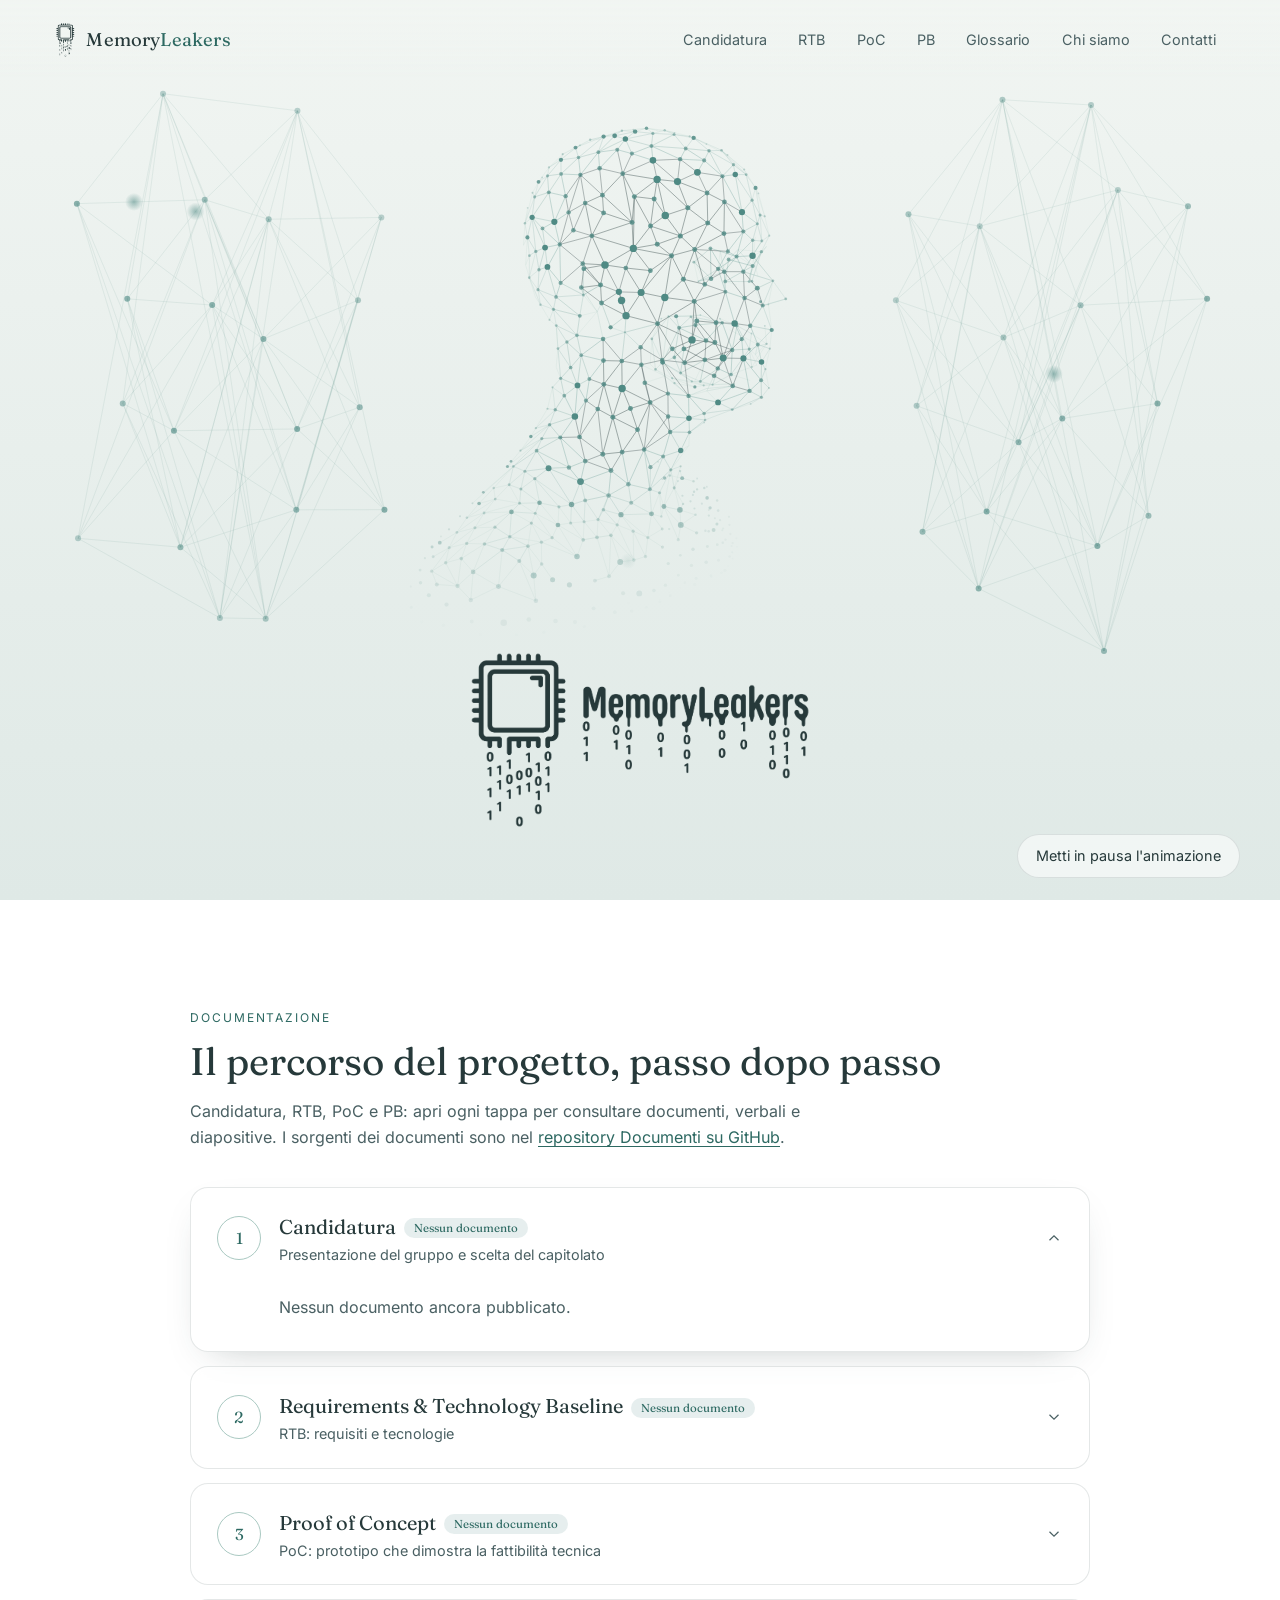
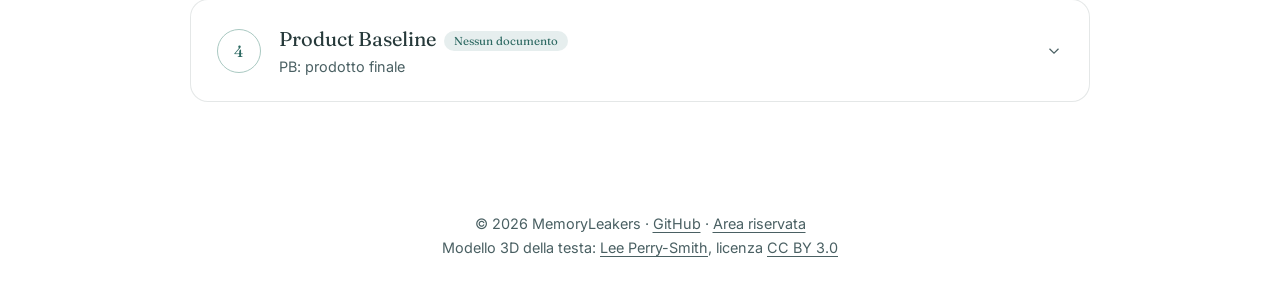
==== index.html @ 916ff482 "Primo commit del sito MemoryLeakers Landing con testa a rete neurale, documenti per tappa (Candidatu" ====
<!doctype html>
<html lang="it">
<head>
  <meta charset="utf-8">
  <meta name="viewport" content="width=device-width, initial-scale=1">
  <meta name="theme-color" content="#f1f5f2">
  <title>MemoryLeakers</title>
  <meta name="description" content="Sito del gruppo MemoryLeakers: candidatura, RTB, PoC, PB e glossario del progetto.">
  <link rel="canonical" href="https://memoryleakersteam.github.io/">
  <meta property="og:type" content="website">
  <meta property="og:site_name" content="MemoryLeakers">
  <meta property="og:title" content="MemoryLeakers">
  <meta property="og:description" content="Sito del gruppo MemoryLeakers: candidatura, RTB, PoC, PB e glossario del progetto.">
  <meta property="og:url" content="https://memoryleakersteam.github.io/">
  <meta property="og:image" content="https://memoryleakersteam.github.io/img/og-image.png">
  <meta property="og:image:alt" content="Logo MemoryLeakers: un chip da cui colano cifre binarie">
  <meta name="twitter:card" content="summary_large_image">
  <link rel="icon" type="image/png" sizes="32x32" href="img/favicon-32.png">
  <link rel="icon" type="image/png" sizes="192x192" href="img/favicon-192.png">
  <link rel="apple-touch-icon" href="img/apple-touch-icon.png">
  <link rel="preload" href="fonts/fraunces-latin-400-normal.woff2" as="font" type="font/woff2" crossorigin>
  <link rel="stylesheet" href="css/style.css">
  <script>document.documentElement.classList.add("js")</script>
</head>
<body>
  <a class="skip" href="#contenuto">Vai al contenuto</a>
  <header class="nav" id="top">
    <a class="brand" href="index.html"><img src="img/logo-mark.png" alt="" width="20" height="34"><span>Memory<b>Leakers</b></span></a>
    <button class="menu-btn" type="button" aria-expanded="false" aria-controls="menu">Menu</button>
    <nav aria-label="Principale" id="menu">
      <ul>
        <li><a href="index.html#candidatura">Candidatura</a></li>
        <li><a href="index.html#rtb">RTB</a></li>
        <li><a href="index.html#poc">PoC</a></li>
        <li><a href="index.html#pb">PB</a></li>
        <li><a href="glossario.html">Glossario</a></li>
        <li><a href="chi-siamo.html">Chi siamo</a></li>
        <li><a href="contatti.html">Contatti</a></li>
      </ul>
    </nav>
  </header>

  <section class="hero" aria-label="Presentazione">
    <canvas id="scene" aria-hidden="true"></canvas>
    <div class="hero-text">
      <h1><img class="hero-logo" src="img/logo.png" alt="MemoryLeakers" width="1785" height="923"></h1>
    </div>
    <button type="button" class="motion-btn" id="motion-toggle">Metti in pausa l'animazione</button>
  </section>

  <main id="contenuto" tabindex="-1">
    <section id="documenti" aria-labelledby="h-doc">
      <div class="eyebrow">Documentazione</div>
      <h2 id="h-doc">Il percorso del progetto, passo dopo passo</h2>
      <p class="lead">Candidatura, RTB, PoC e PB: apri ogni tappa per consultare documenti, verbali e diapositive. I sorgenti dei documenti sono nel <a class="inline" href="https://github.com/MemoryLeakersTeam/Documenti" target="_blank" rel="noopener">repository Documenti su GitHub<span class="sr-only"> (si apre in una nuova scheda)</span></a>.</p>
      <div class="timeline" id="timeline"><noscript><p class="empty">Per vedere i documenti serve JavaScript. In alternativa trovi i sorgenti su GitHub.</p></noscript></div>
    </section>
  </main>

  <footer>
    <p>© 2026 MemoryLeakers · <a href="https://github.com/MemoryLeakersTeam" target="_blank" rel="noopener">GitHub<span class="sr-only"> (si apre in una nuova scheda)</span></a> · <a href="admin.html">Area riservata</a></p>
    <p>Modello 3D della testa: <a href="https://github.com/mrdoob/three.js/tree/dev/examples/models/gltf/LeePerrySmith" target="_blank" rel="noopener">Lee Perry-Smith<span class="sr-only"> (si apre in una nuova scheda)</span></a>, licenza <a href="https://creativecommons.org/licenses/by/3.0/" target="_blank" rel="noopener">CC BY 3.0<span class="sr-only"> (si apre in una nuova scheda)</span></a></p>
  </footer>
  <script src="data/site-data.js"></script>
  <script src="js/main.js"></script>
  <script src="js/nav.js"></script>
  <script src="js/head-data.js"></script>
  <script src="js/head.js"></script>
</body>
</html>
---- css/style.css ----
@font-face { font-family: "Inter"; font-style: normal; font-weight: 400; font-display: swap; src: url("../fonts/inter-latin-400-normal.woff2") format("woff2"); }
@font-face { font-family: "Inter"; font-style: normal; font-weight: 500; font-display: swap; src: url("../fonts/inter-latin-500-normal.woff2") format("woff2"); }
@font-face { font-family: "Fraunces"; font-style: normal; font-weight: 400; font-display: swap; src: url("../fonts/fraunces-latin-400-normal.woff2") format("woff2"); }
@font-face { font-family: "Fraunces"; font-style: normal; font-weight: 500; font-display: swap; src: url("../fonts/fraunces-latin-500-normal.woff2") format("woff2"); }

:root {
  --bg-top: #f1f5f2;
  --bg-bottom: #dfe9e6;
  --ink: #26393a;
  --muted: #4a6063;
  --accent: #4f8a84;
  --accent-soft: #a9c8c1;
  --accent-text: #2d6962;
  --line: rgba(38, 57, 58, 0.12);
  --card: rgba(255, 255, 255, 0.55);
  --radius: 18px;
  --font: "Inter", system-ui, -apple-system, "Segoe UI", sans-serif;
  --serif: "Fraunces", Georgia, serif;
}

* { box-sizing: border-box; margin: 0; padding: 0; }
html { scroll-behavior: smooth; scroll-padding-top: 90px; }
body {
  font-family: var(--font);
  color: var(--ink);
  background: linear-gradient(180deg, var(--bg-top), var(--bg-bottom)) fixed;
  line-height: 1.65;
  -webkit-font-smoothing: antialiased;
}
a { color: inherit; text-decoration: none; }
img { max-width: 100%; }

/* ---------- header ---------- */
.nav {
  position: fixed; inset: 0 0 auto 0; z-index: 10;
  display: flex; justify-content: space-between; align-items: center;
  padding: 22px clamp(20px, 5vw, 56px);
  background: linear-gradient(180deg, rgba(241,245,242,.9), rgba(241,245,242,0));
  gap: 16px; transition: background .2s;
}
.nav.scrolled { background: rgba(241,245,242,.97); box-shadow: 0 1px 0 var(--line); }
.brand { font-family: var(--serif); font-size: 1.15rem; letter-spacing: .01em; }
.brand { display: inline-flex; align-items: center; gap: 10px; }
.brand img { display: block; height: 34px; width: auto; }
.brand b { font-weight: 400; color: var(--accent-text); }
.nav ul { white-space: nowrap; display: flex; gap: clamp(2px, 1.2vw, 18px); list-style: none; font-size: .9rem; }
.nav nav a { display: inline-block; padding: 6px 8px; min-height: 28px; color: var(--muted); transition: color .2s; border-radius: 8px; }
.nav nav a:hover, .nav a[aria-current] { color: var(--ink); }
.nav a[aria-current] { text-decoration: underline; text-underline-offset: 6px; text-decoration-color: var(--accent); }

/* ---------- hero ---------- */
.hero { position: relative; height: 100vh; min-height: 560px; overflow: hidden; }
#scene { position: absolute; inset: 0; width: 100%; height: 100%; display: block; }
.hero-text {
  position: absolute; left: 0; right: 0; bottom: clamp(36px, 8vh, 80px);
  text-align: center; padding: 0 20px; pointer-events: none;
}
.hero-text h1 { font-family: var(--serif); font-weight: 400; font-size: clamp(2rem, 5vw, 3.4rem); letter-spacing: -.01em; }
.hero-text p { color: var(--muted); margin-top: 6px; font-size: clamp(.95rem, 1.6vw, 1.1rem); }
.scroll-hint {
  display: block; margin: 22px auto 0; width: 1px; height: 38px;
  background: linear-gradient(var(--accent), transparent); animation: drip 2.4s ease-in-out infinite;
}
@keyframes drip { 0%,100% { transform: scaleY(.4); transform-origin: top; opacity: .4 } 50% { transform: scaleY(1); opacity: 1 } }

/* ---------- sections ---------- */
main { max-width: 980px; margin: 0 auto; padding: 0 clamp(20px, 5vw, 40px); }
section { padding: clamp(70px, 12vh, 120px) 0 20px; }
.eyebrow { font-size: .75rem; text-transform: uppercase; letter-spacing: .16em; color: var(--accent-text); margin-bottom: 10px; }
h2 { font-family: var(--serif); font-weight: 400; font-size: clamp(1.7rem, 3.4vw, 2.4rem); line-height: 1.2; margin-bottom: 14px; }
.lead { color: var(--muted); max-width: 620px; margin-bottom: 36px; }

/* ---------- documents ---------- */
.timeline { display: grid; gap: 14px; }
details.baseline {
  background: var(--card); border: 1px solid var(--line); border-radius: var(--radius);
  backdrop-filter: blur(6px); transition: box-shadow .25s;
}
details.baseline[open] { box-shadow: 0 14px 40px -22px rgba(38,57,58,.35); }
details.baseline > summary {
  list-style: none; cursor: pointer; display: grid; grid-template-columns: 44px 1fr auto; gap: 18px;
  align-items: center; padding: 22px 26px;
}
details.baseline > summary::-webkit-details-marker { display: none; }
.step {
  width: 44px; height: 44px; border-radius: 50%; display: grid; place-items: center;
  border: 1px solid var(--accent-soft); color: var(--accent-text); font-family: var(--serif);
}
.baseline h3 { font-family: var(--serif); font-weight: 400; font-size: 1.25rem; }
.baseline .sub { color: var(--muted); font-size: .9rem; }
.chev { transition: transform .25s; color: var(--muted); }
details[open] .chev { transform: rotate(180deg); }
.badge { font-size: .72rem; padding: 3px 10px; border-radius: 99px; background: rgba(79,138,132,.14); color: var(--accent-text); margin-left: 8px; vertical-align: middle; }
.baseline .body { padding: 0 26px 24px 88px; }
.group-title { font-size: .72rem; text-transform: uppercase; letter-spacing: .14em; color: var(--muted); margin: 18px 0 6px; }
.doc {
  display: flex; justify-content: space-between; gap: 16px; padding: 11px 0;
  border-bottom: 1px solid var(--line); transition: padding-left .2s, color .2s;
}
.doc:last-child { border-bottom: 0; }
a.doc:hover { padding-left: 6px; color: var(--accent-text); }
.doc small { color: var(--muted); white-space: nowrap; }
.doc a, a.doc { text-decoration: underline; text-decoration-color: transparent; text-underline-offset: 3px; }
a.doc:hover { text-decoration-color: currentColor; }
.doc.soon { color: var(--muted); }

/* ---------- glossary ---------- */
.search {
  width: 100%; max-width: 420px; padding: 12px 18px; margin-bottom: 26px; font: inherit; color: inherit;
  border: 1px solid var(--line); border-radius: 99px; background: var(--card); outline: none;
}
.search:focus { border-color: var(--accent); }
.glossary { display: grid; grid-template-columns: repeat(auto-fill, minmax(280px, 1fr)); gap: 14px; }
.term { padding: 18px 22px; border: 1px solid var(--line); border-radius: 14px; background: var(--card); }
.term dt { font-family: var(--serif); font-weight: 500; }
.term dd { color: var(--muted); font-size: .92rem; margin-top: 4px; }

/* ---------- inner pages ---------- */
.page { padding-top: 130px; }
.members { list-style: none; display: grid; grid-template-columns: repeat(auto-fill, minmax(200px, 1fr)); gap: 16px; margin-top: 30px; }
.member { padding: 24px; border: 1px solid var(--line); border-radius: var(--radius); background: var(--card); text-align: center; }
.avatar {
  width: 72px; height: 72px; border-radius: 50%; margin: 0 auto 14px;
  display: grid; place-items: center; font-family: var(--serif); font-size: 1.4rem; color: var(--accent-text);
  background: radial-gradient(circle at 30% 30%, #fff, var(--accent-soft));
}
.member small { color: var(--muted); }
.contact-list { list-style: none; display: grid; gap: 14px; margin-top: 30px; max-width: 520px; }
.contact-list a {
  display: flex; justify-content: space-between; padding: 18px 24px; border: 1px solid var(--line);
  border-radius: var(--radius); background: var(--card); transition: border-color .2s, transform .2s;
}
.contact-list a:hover { border-color: var(--accent); transform: translateX(4px); }
.contact-list span { color: var(--muted); }

footer { text-align: center; color: var(--muted); font-size: .9rem; padding: 90px 20px 40px; }
footer a { text-decoration: underline; text-underline-offset: 3px; }
footer a:hover { color: var(--ink); }

.menu-btn { display: none; }
@media (max-width: 960px) {
  .js .menu-btn {
    display: inline-flex; align-items: center; min-height: 44px; min-width: 44px; justify-content: center;
    padding: 6px 16px; font: inherit; font-size: .9rem; color: var(--ink); cursor: pointer;
    background: var(--card); border: 1px solid var(--line); border-radius: 99px;
  }
  .js #menu {
    display: none; position: absolute; top: 100%; left: clamp(12px, 4vw, 40px); right: clamp(12px, 4vw, 40px);
    padding: 8px; background: #f4f8f6; border: 1px solid var(--line); border-radius: var(--radius);
    box-shadow: 0 18px 40px -20px rgba(38,57,58,.35);
  }
  .js #menu.open { display: block; }
  .js #menu ul { flex-direction: column; gap: 0; font-size: 1rem; }
  .js #menu a { display: block; padding: 12px 14px; }
  .nav { flex-wrap: wrap; }
  .nav nav ul { white-space: normal; flex-wrap: wrap; }
}
@media (max-width: 640px) {
  .baseline .body { padding-left: 26px; }
  details.baseline > summary { grid-template-columns: 38px 1fr auto; gap: 12px; padding: 18px; }
  .nav { padding-top: 14px; padding-bottom: 14px; }
  .brand { font-size: 1rem; }
}
@media (prefers-reduced-motion: reduce) {
  html { scroll-behavior: auto; }
  .scroll-hint { animation: none; }
}

/* ---------- accessibilità ---------- */
.sr-only {
  position: absolute !important; width: 1px; height: 1px; margin: -1px; padding: 0; overflow: hidden;
  clip: rect(0 0 0 0); clip-path: inset(50%); white-space: nowrap; border: 0;
}
.skip {
  position: absolute; left: 12px; top: -60px; z-index: 100; padding: 12px 18px; border-radius: 10px;
  background: var(--ink); color: #fff; transition: top .15s;
}
.skip:focus { top: 12px; }
:focus-visible { outline: 3px solid var(--accent-text); outline-offset: 3px; border-radius: 6px; }
details.baseline > summary:focus-visible { outline-offset: -3px; border-radius: var(--radius); }
main:focus { outline: none; }
.field-label { display: block; font-size: .9rem; color: var(--muted); margin-bottom: 8px; }
.search { min-height: 44px; }
.page-title { font-family: var(--serif); font-weight: 400; font-size: clamp(1.7rem, 3.4vw, 2.4rem); line-height: 1.2; margin-bottom: 14px; }
.motion-btn {
  pointer-events: auto; margin-top: 22px; min-height: 44px; padding: 8px 18px; font: inherit; font-size: .9rem;
  color: var(--ink); background: var(--card); border: 1px solid var(--line); border-radius: 99px; cursor: pointer;
}
.motion-btn:hover { border-color: var(--accent); }
.hero-text { display: flex; flex-direction: column; align-items: center; }
.scroll-hint { display: none; }
@media (forced-colors: active) {
  .badge, .step, .motion-btn, .menu-btn { border: 1px solid CanvasText; }
}

/* ---------- logo, pulsanti ---------- */
.hero-logo { display: block; width: min(340px, 62vw); height: auto; margin: 0 auto; }
.hero-text h1 { font-size: 0; line-height: 0; }
.motion-btn { position: absolute; right: clamp(16px, 4vw, 40px); bottom: 22px; margin: 0; z-index: 2; }
.hero-text { pointer-events: none; }
a.inline { text-decoration: underline; text-underline-offset: 3px; color: var(--accent-text); }
a.inline:hover { color: var(--ink); }
.btn {
  display: inline-block; padding: 12px 22px; min-height: 44px; border: 1px solid var(--accent-text); border-radius: 99px;
  color: var(--accent-text); background: var(--card); transition: background .2s, color .2s;
}
.btn:hover { background: var(--accent-text); color: #fff; }

/* ---------- glossario, contatti dei componenti, stato vuoto ---------- */
.empty { color: var(--muted); padding: 6px 0; }
.letters { display: flex; flex-wrap: wrap; gap: 6px; margin: 0 0 28px; }
.letter-btn {
  min-width: 40px; min-height: 40px; padding: 0 10px; font: inherit; font-size: .92rem; color: var(--ink); cursor: pointer;
  background: var(--card); border: 1px solid var(--line); border-radius: 10px; transition: background .15s, border-color .15s;
}
.letter-btn.wide { padding: 0 16px; }
.letter-btn:hover:not(:disabled) { border-color: var(--accent); }
.letter-btn[aria-pressed="true"] { background: var(--accent-text); border-color: var(--accent-text); color: #fff; }
.letter-btn:disabled { color: #8a9a9c; background: transparent; border-style: dashed; cursor: default; }
.letter-group { margin-top: 30px; }
.letter-h { font-family: var(--serif); font-weight: 500; font-size: 1.6rem; color: var(--accent-text); margin-bottom: 12px; border-bottom: 1px solid var(--line); padding-bottom: 4px; }
.member-links { display: grid; gap: 2px; margin-top: 8px; font-size: .85rem; }
.member-links a { color: var(--accent-text); text-decoration: underline; text-underline-offset: 3px; overflow-wrap: anywhere; }
.member-links a:hover { color: var(--ink); }
.sub-title { font-family: var(--serif); font-weight: 400; font-size: 1.4rem; margin: 48px 0 6px; }
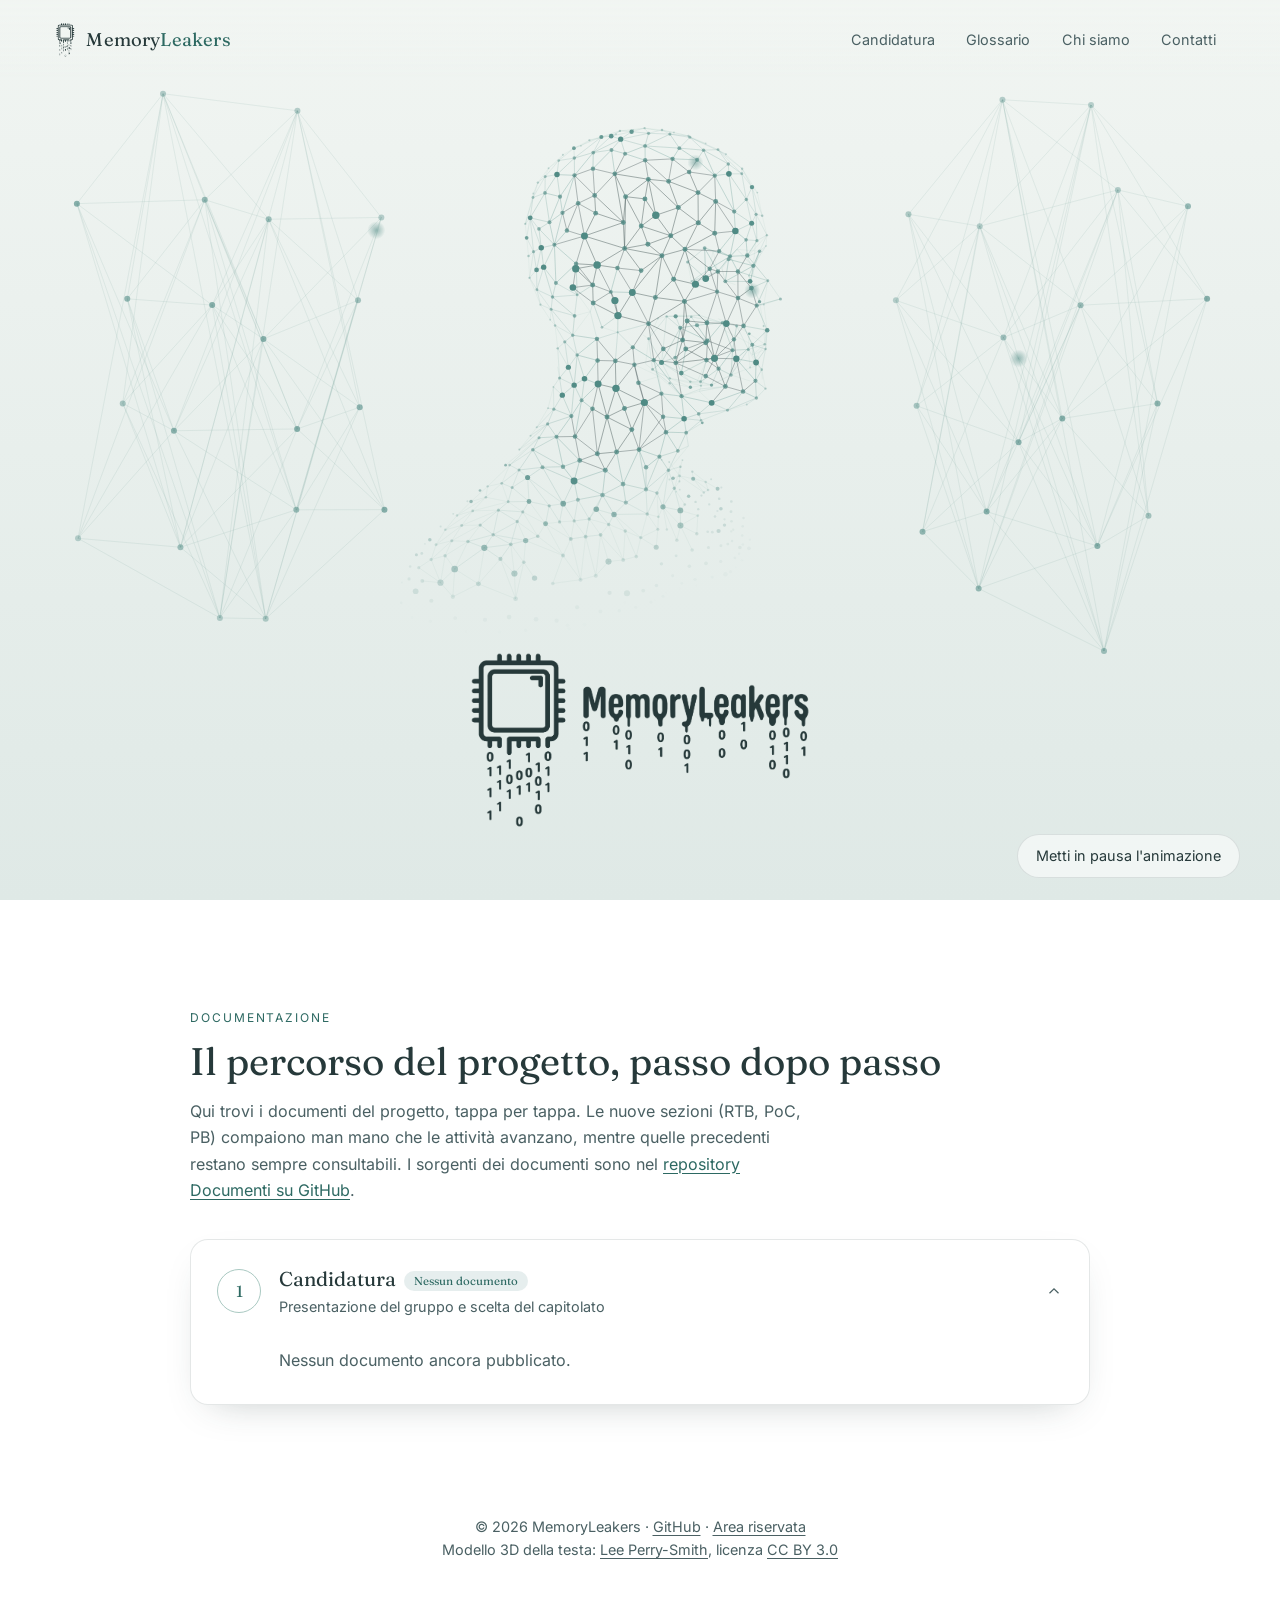
==== commit f05853b3: "Mostra le tappe dei documenti in base alla visibilità All'inizio è visibile solo la Candidatura. Dal" ====
--- a/index.html
+++ b/index.html
@@ -52,7 +52,7 @@
     <section id="documenti" aria-labelledby="h-doc">
       <div class="eyebrow">Documentazione</div>
       <h2 id="h-doc">Il percorso del progetto, passo dopo passo</h2>
-      <p class="lead">Candidatura, RTB, PoC e PB: apri ogni tappa per consultare documenti, verbali e diapositive. I sorgenti dei documenti sono nel <a class="inline" href="https://github.com/MemoryLeakersTeam/Documenti" target="_blank" rel="noopener">repository Documenti su GitHub<span class="sr-only"> (si apre in una nuova scheda)</span></a>.</p>
+      <p class="lead">Qui trovi i documenti del progetto, tappa per tappa. Le nuove sezioni (RTB, PoC, PB) compaiono man mano che le attività avanzano, mentre quelle precedenti restano sempre consultabili. I sorgenti dei documenti sono nel <a class="inline" href="https://github.com/MemoryLeakersTeam/Documenti" target="_blank" rel="noopener">repository Documenti su GitHub<span class="sr-only"> (si apre in una nuova scheda)</span></a>.</p>
       <div class="timeline" id="timeline"><noscript><p class="empty">Per vedere i documenti serve JavaScript. In alternativa trovi i sorgenti su GitHub.</p></noscript></div>
     </section>
   </main>
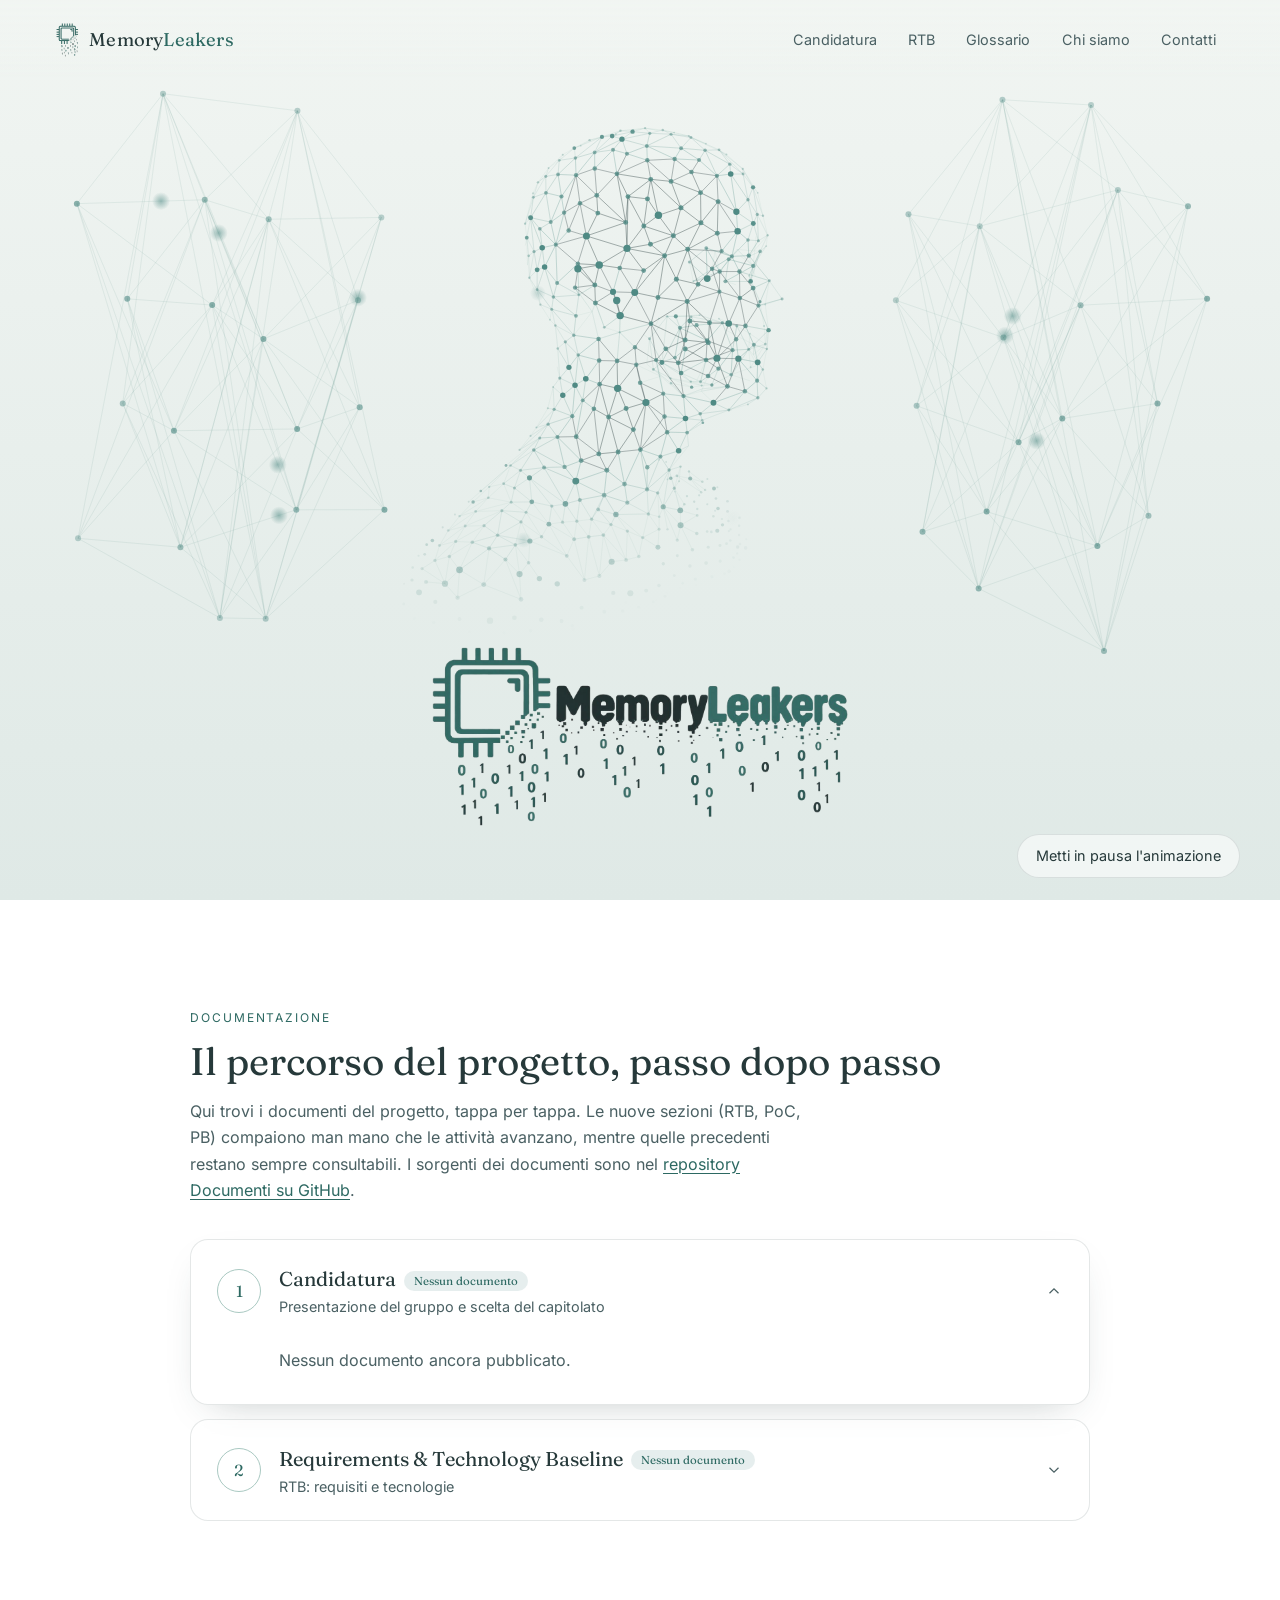
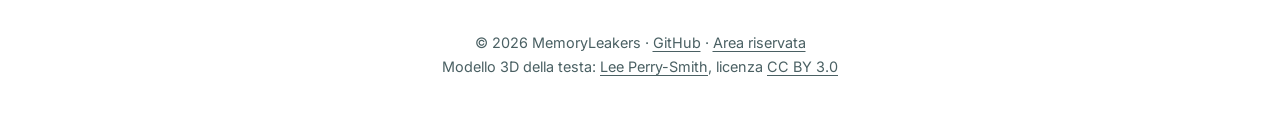
==== commit 64014a6b: "Nuovo logo e PDF collegati dal pannello senza caricamento Aggiorna logo, icone e immagine di antepri" ====
--- a/index.html
+++ b/index.html
@@ -25,7 +25,7 @@
 <body>
   <a class="skip" href="#contenuto">Vai al contenuto</a>
   <header class="nav" id="top">
-    <a class="brand" href="index.html"><img src="img/logo-mark.png" alt="" width="20" height="34"><span>Memory<b>Leakers</b></span></a>
+    <a class="brand" href="index.html"><img src="img/logo-mark.png" alt="" width="23" height="34"><span>Memory<b>Leakers</b></span></a>
     <button class="menu-btn" type="button" aria-expanded="false" aria-controls="menu">Menu</button>
     <nav aria-label="Principale" id="menu">
       <ul>
@@ -43,7 +43,7 @@
   <section class="hero" aria-label="Presentazione">
     <canvas id="scene" aria-hidden="true"></canvas>
     <div class="hero-text">
-      <h1><img class="hero-logo" src="img/logo.png" alt="MemoryLeakers" width="1785" height="923"></h1>
+      <h1><img class="hero-logo" src="img/logo.png" alt="MemoryLeakers" width="1232" height="537"></h1>
     </div>
     <button type="button" class="motion-btn" id="motion-toggle">Metti in pausa l'animazione</button>
   </section>
--- a/css/style.css
+++ b/css/style.css
@@ -194,7 +194,7 @@
 }
 
 /* ---------- logo, pulsanti ---------- */
-.hero-logo { display: block; width: min(340px, 62vw); height: auto; margin: 0 auto; }
+.hero-logo { display: block; width: min(420px, 72vw); height: auto; margin: 0 auto; }
 .hero-text h1 { font-size: 0; line-height: 0; }
 .motion-btn { position: absolute; right: clamp(16px, 4vw, 40px); bottom: 22px; margin: 0; z-index: 2; }
 .hero-text { pointer-events: none; }
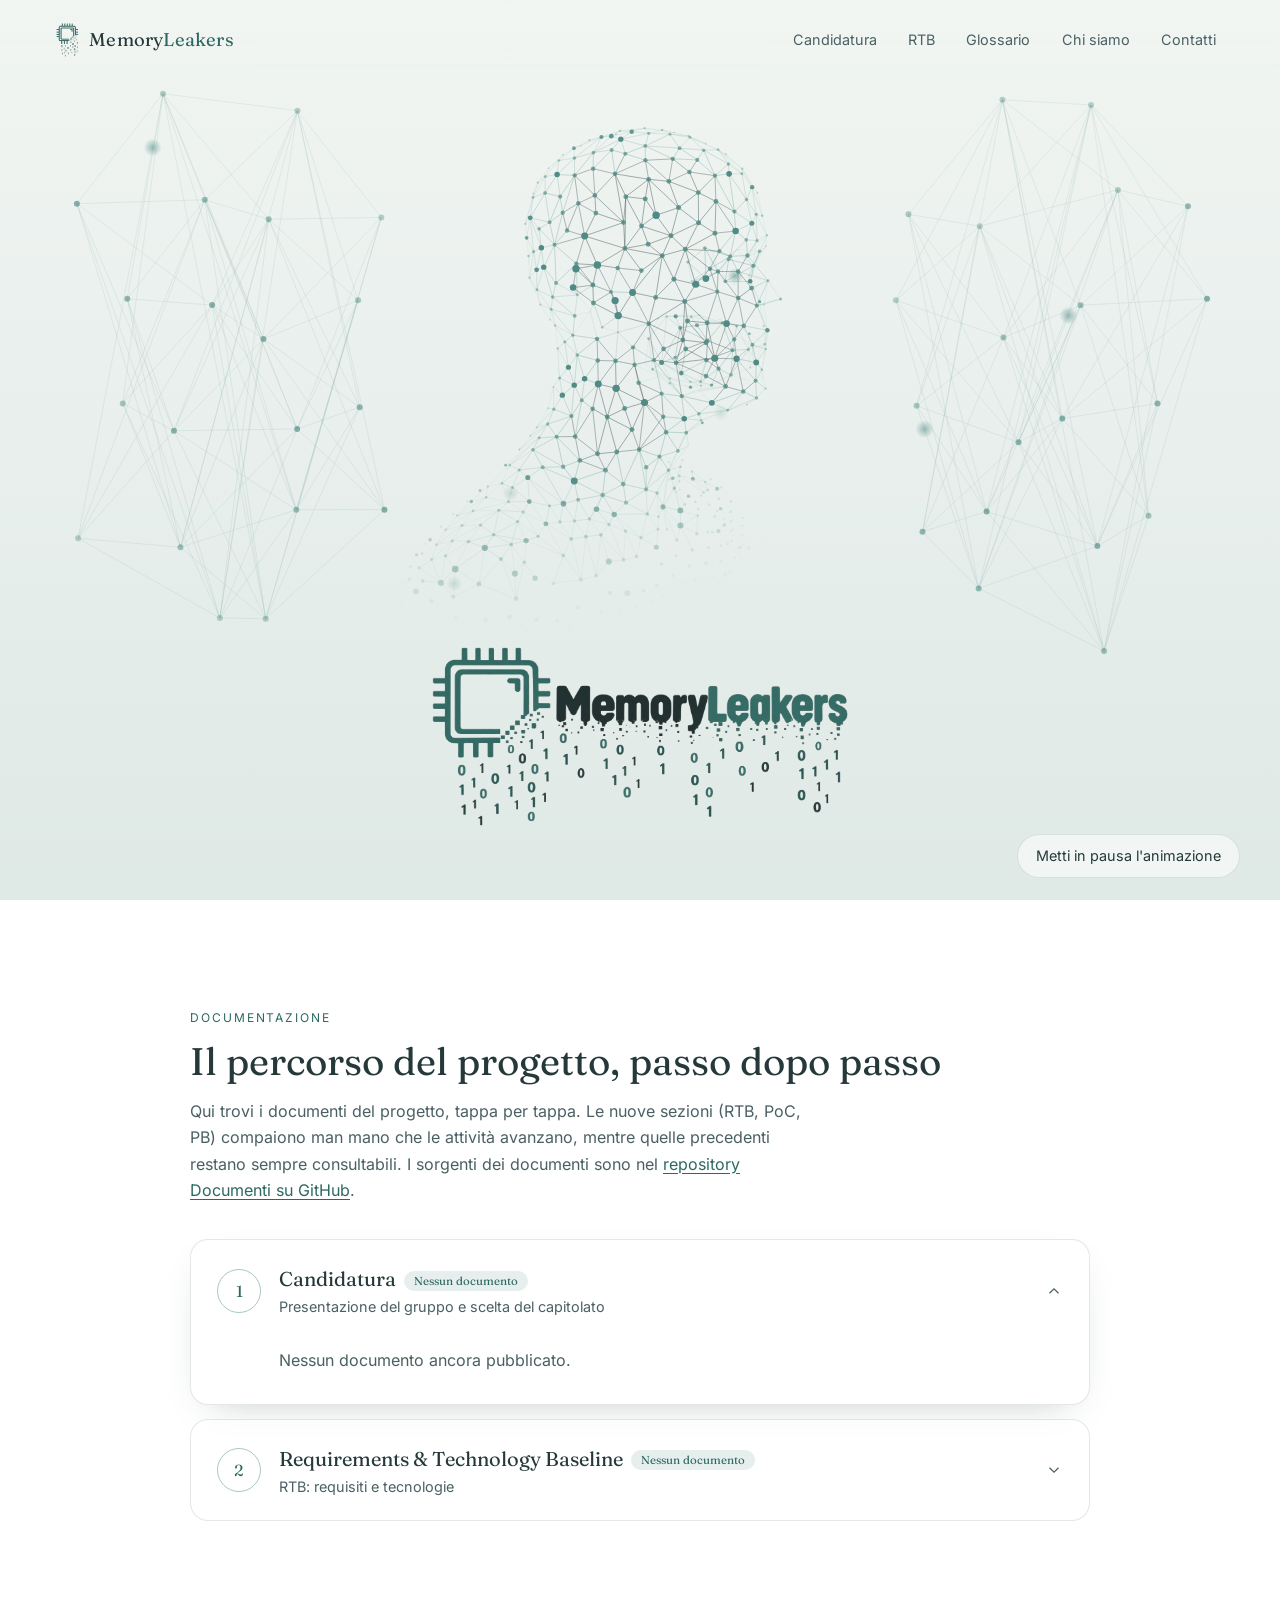
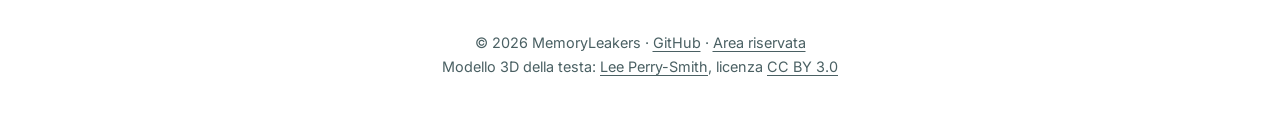
==== commit 6d3f269c: "Use clean URLs without .html" ====
--- a/index.html
+++ b/index.html
@@ -25,17 +25,17 @@
 <body>
   <a class="skip" href="#contenuto">Vai al contenuto</a>
   <header class="nav" id="top">
-    <a class="brand" href="index.html"><img src="img/logo-mark.png" alt="" width="23" height="34"><span>Memory<b>Leakers</b></span></a>
+    <a class="brand" href="/"><img src="img/logo-mark.png" alt="" width="23" height="34"><span>Memory<b>Leakers</b></span></a>
     <button class="menu-btn" type="button" aria-expanded="false" aria-controls="menu">Menu</button>
     <nav aria-label="Principale" id="menu">
       <ul>
-        <li><a href="index.html#candidatura">Candidatura</a></li>
-        <li><a href="index.html#rtb">RTB</a></li>
-        <li><a href="index.html#poc">PoC</a></li>
-        <li><a href="index.html#pb">PB</a></li>
-        <li><a href="glossario.html">Glossario</a></li>
-        <li><a href="chi-siamo.html">Chi siamo</a></li>
-        <li><a href="contatti.html">Contatti</a></li>
+        <li><a href="/#candidatura">Candidatura</a></li>
+        <li><a href="/#rtb">RTB</a></li>
+        <li><a href="/#poc">PoC</a></li>
+        <li><a href="/#pb">PB</a></li>
+        <li><a href="/glossario">Glossario</a></li>
+        <li><a href="/chi-siamo">Chi siamo</a></li>
+        <li><a href="/contatti">Contatti</a></li>
       </ul>
     </nav>
   </header>
@@ -58,7 +58,7 @@
   </main>
 
   <footer>
-    <p>© 2026 MemoryLeakers · <a href="https://github.com/MemoryLeakersTeam" target="_blank" rel="noopener">GitHub<span class="sr-only"> (si apre in una nuova scheda)</span></a> · <a href="admin.html">Area riservata</a></p>
+    <p>© 2026 MemoryLeakers · <a href="https://github.com/MemoryLeakersTeam" target="_blank" rel="noopener">GitHub<span class="sr-only"> (si apre in una nuova scheda)</span></a> · <a href="/admin">Area riservata</a></p>
     <p>Modello 3D della testa: <a href="https://github.com/mrdoob/three.js/tree/dev/examples/models/gltf/LeePerrySmith" target="_blank" rel="noopener">Lee Perry-Smith<span class="sr-only"> (si apre in una nuova scheda)</span></a>, licenza <a href="https://creativecommons.org/licenses/by/3.0/" target="_blank" rel="noopener">CC BY 3.0<span class="sr-only"> (si apre in una nuova scheda)</span></a></p>
   </footer>
   <script src="data/site-data.js"></script>
--- a/css/style.css
+++ b/css/style.css
@@ -223,3 +223,10 @@
 .member-links a { color: var(--accent-text); text-decoration: underline; text-underline-offset: 3px; overflow-wrap: anywhere; }
 .member-links a:hover { color: var(--ink); }
 .sub-title { font-family: var(--serif); font-weight: 400; font-size: 1.4rem; margin: 48px 0 6px; }
+
+/* ---------- link diretti ai termini del glossario ---------- */
+.term { scroll-margin-top: 100px; }
+.term:target, .term.hl { border-color: var(--accent-text); box-shadow: 0 0 0 3px rgba(79,138,132,.28); outline: none; }
+.term:focus { outline: none; }
+.permalink { margin-left: .5em; font-size: .85em; font-weight: 400; color: var(--muted); text-decoration: none; padding: 2px 6px; border-radius: 6px; }
+.permalink:hover { color: var(--accent-text); background: rgba(79,138,132,.12); }
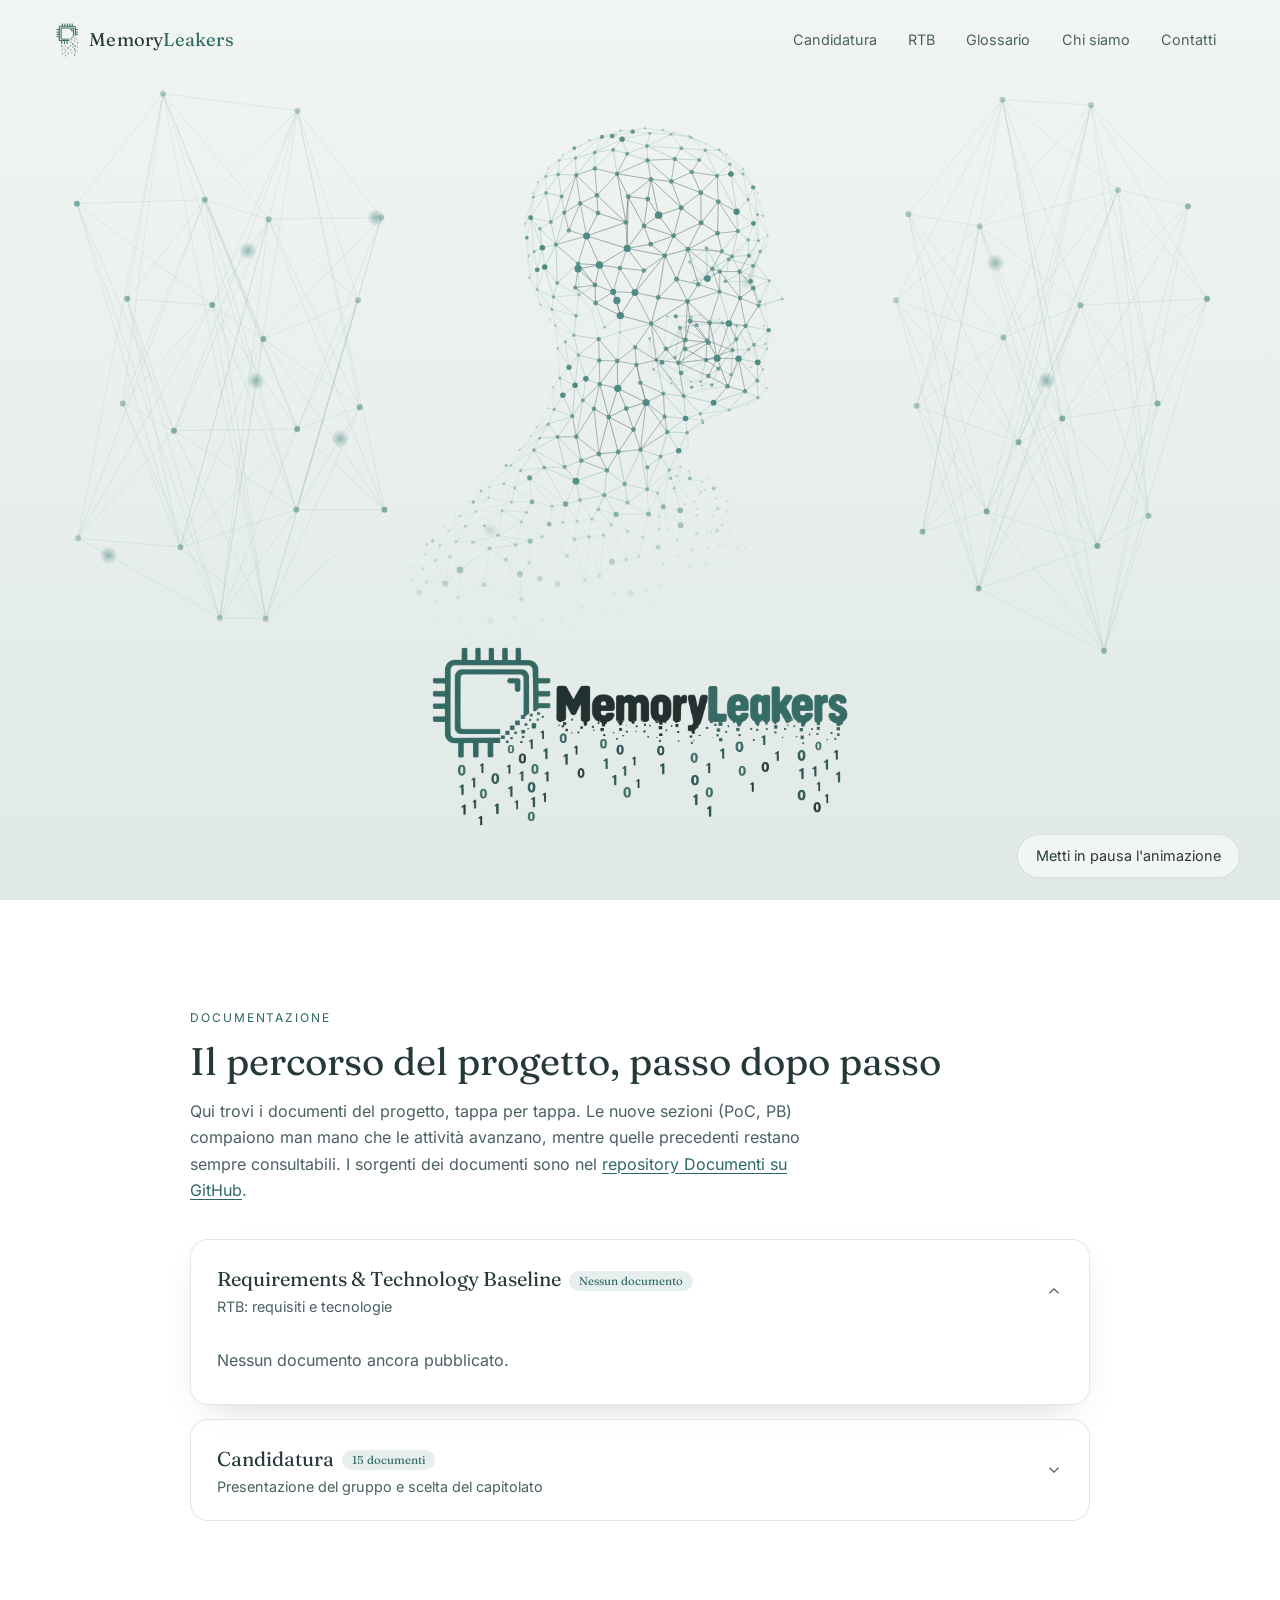
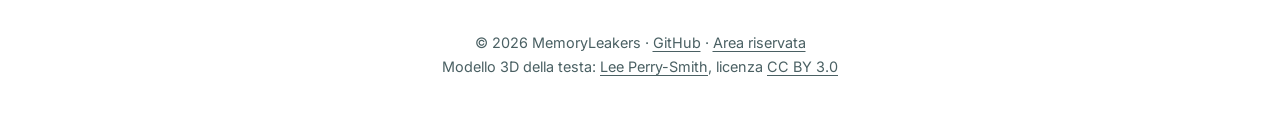
==== commit 4c6e5c13: "Remove stage numbers and let the admin reorder stages" ====
--- a/index.html
+++ b/index.html
@@ -52,7 +52,7 @@
     <section id="documenti" aria-labelledby="h-doc">
       <div class="eyebrow">Documentazione</div>
       <h2 id="h-doc">Il percorso del progetto, passo dopo passo</h2>
-      <p class="lead">Qui trovi i documenti del progetto, tappa per tappa. Le nuove sezioni (RTB, PoC, PB) compaiono man mano che le attività avanzano, mentre quelle precedenti restano sempre consultabili. I sorgenti dei documenti sono nel <a class="inline" href="https://github.com/MemoryLeakersTeam/Documenti" target="_blank" rel="noopener">repository Documenti su GitHub<span class="sr-only"> (si apre in una nuova scheda)</span></a>.</p>
+      <p class="lead">Qui trovi i documenti del progetto, tappa per tappa. Le nuove sezioni (PoC, PB) compaiono man mano che le attività avanzano, mentre quelle precedenti restano sempre consultabili. I sorgenti dei documenti sono nel <a class="inline" href="https://github.com/MemoryLeakersTeam/Documenti" target="_blank" rel="noopener">repository Documenti su GitHub<span class="sr-only"> (si apre in una nuova scheda)</span></a>.</p>
       <div class="timeline" id="timeline"><noscript><p class="empty">Per vedere i documenti serve JavaScript. In alternativa trovi i sorgenti su GitHub.</p></noscript></div>
     </section>
   </main>
--- a/css/style.css
+++ b/css/style.css
@@ -78,20 +78,16 @@
 }
 details.baseline[open] { box-shadow: 0 14px 40px -22px rgba(38,57,58,.35); }
 details.baseline > summary {
-  list-style: none; cursor: pointer; display: grid; grid-template-columns: 44px 1fr auto; gap: 18px;
+  list-style: none; cursor: pointer; display: grid; grid-template-columns: 1fr auto; gap: 18px;
   align-items: center; padding: 22px 26px;
 }
 details.baseline > summary::-webkit-details-marker { display: none; }
-.step {
-  width: 44px; height: 44px; border-radius: 50%; display: grid; place-items: center;
-  border: 1px solid var(--accent-soft); color: var(--accent-text); font-family: var(--serif);
-}
 .baseline h3 { font-family: var(--serif); font-weight: 400; font-size: 1.25rem; }
 .baseline .sub { color: var(--muted); font-size: .9rem; }
 .chev { transition: transform .25s; color: var(--muted); }
 details[open] .chev { transform: rotate(180deg); }
 .badge { font-size: .72rem; padding: 3px 10px; border-radius: 99px; background: rgba(79,138,132,.14); color: var(--accent-text); margin-left: 8px; vertical-align: middle; }
-.baseline .body { padding: 0 26px 24px 88px; }
+.baseline .body { padding: 0 26px 24px; }
 .group-title { font-size: .72rem; text-transform: uppercase; letter-spacing: .14em; color: var(--muted); margin: 18px 0 6px; }
 .doc {
   display: flex; justify-content: space-between; gap: 16px; padding: 11px 0;
@@ -157,7 +153,7 @@
 }
 @media (max-width: 640px) {
   .baseline .body { padding-left: 26px; }
-  details.baseline > summary { grid-template-columns: 38px 1fr auto; gap: 12px; padding: 18px; }
+  details.baseline > summary { gap: 12px; padding: 18px; }
   .nav { padding-top: 14px; padding-bottom: 14px; }
   .brand { font-size: 1rem; }
 }
@@ -190,7 +186,7 @@
 .hero-text { display: flex; flex-direction: column; align-items: center; }
 .scroll-hint { display: none; }
 @media (forced-colors: active) {
-  .badge, .step, .motion-btn, .menu-btn { border: 1px solid CanvasText; }
+  .badge, .motion-btn, .menu-btn { border: 1px solid CanvasText; }
 }
 
 /* ---------- logo, pulsanti ---------- */
@@ -230,3 +226,7 @@
 .term:focus { outline: none; }
 .permalink { margin-left: .5em; font-size: .85em; font-weight: 400; color: var(--muted); text-decoration: none; padding: 2px 6px; border-radius: 6px; }
 .permalink:hover { color: var(--accent-text); background: rgba(79,138,132,.12); }
+
+/* ---------- documenti in evidenza ---------- */
+a.doc.pinned > span { font-weight: 500; }
+.pin-tag { font-style: normal; font-weight: 500; font-size: .72rem; margin-left: 8px; padding: 2px 9px; border-radius: 99px; background: rgba(79,138,132,.16); color: var(--accent-text); vertical-align: middle; white-space: nowrap; }
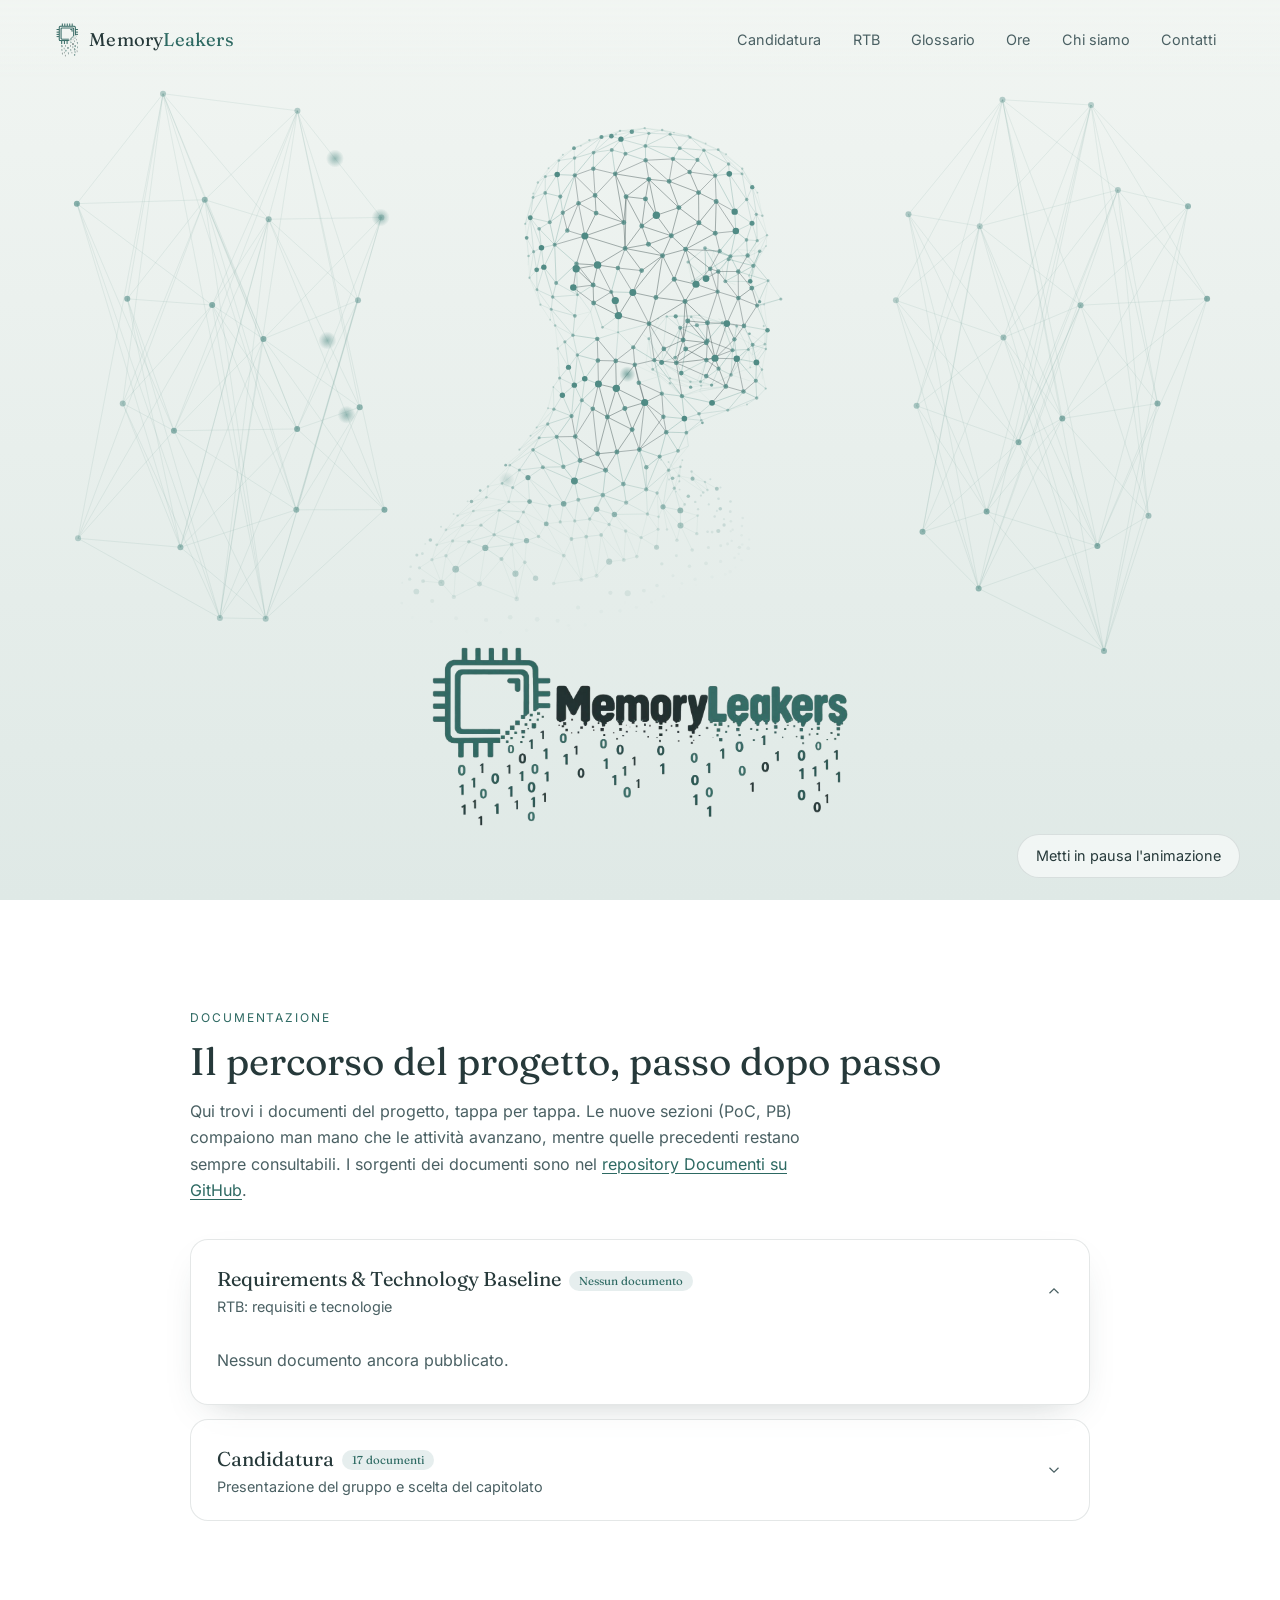
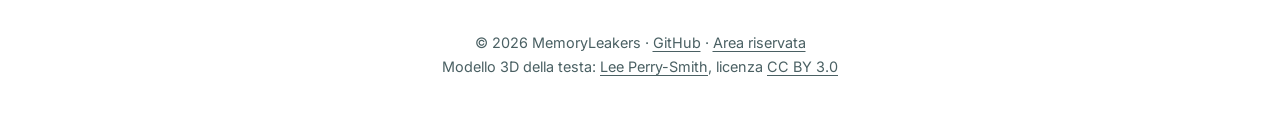
==== commit f080534a: "feat(ore): add public page with productive hours summary Hours per member, role and sprint against t" ====
--- a/index.html
+++ b/index.html
@@ -34,6 +34,7 @@
         <li><a href="/#poc">PoC</a></li>
         <li><a href="/#pb">PB</a></li>
         <li><a href="/glossario">Glossario</a></li>
+        <li><a href="/ore">Ore</a></li>
         <li><a href="/chi-siamo">Chi siamo</a></li>
         <li><a href="/contatti">Contatti</a></li>
       </ul>
--- a/css/style.css
+++ b/css/style.css
@@ -230,3 +230,26 @@
 /* ---------- documenti in evidenza ---------- */
 a.doc.pinned > span { font-weight: 500; }
 .pin-tag { font-style: normal; font-weight: 500; font-size: .72rem; margin-left: 8px; padding: 2px 9px; border-radius: 99px; background: rgba(79,138,132,.16); color: var(--accent-text); vertical-align: middle; white-space: nowrap; }
+
+/* ---------- ore produttive ---------- */
+.stats { display: grid; grid-template-columns: repeat(auto-fit, minmax(220px, 1fr)); gap: 16px; margin: 6px 0 22px; }
+.stat { padding: 20px 22px; border: 1px solid var(--line); border-radius: var(--radius); background: var(--card); display: grid; gap: 6px; align-content: start; }
+.stat-k { font-size: .78rem; text-transform: uppercase; letter-spacing: .13em; color: var(--muted); }
+.stat-v { font-family: var(--serif); font-size: 1.9rem; line-height: 1.2; }
+.stat-v small { font-family: var(--font); font-size: .9rem; color: var(--muted); }
+.hint { color: var(--muted); font-size: .88rem; }
+.table-wrap { overflow-x: auto; border: 1px solid var(--line); border-radius: var(--radius); background: var(--card); }
+.ore-table { width: 100%; border-collapse: collapse; font-size: .95rem; }
+.ore-table th, .ore-table td { padding: 10px 14px; text-align: left; border-bottom: 1px solid var(--line); vertical-align: middle; }
+.ore-table tbody tr:last-child > * { border-bottom: 0; }
+.ore-table thead th { font-size: .78rem; text-transform: uppercase; letter-spacing: .1em; color: var(--muted); font-weight: 500; white-space: nowrap; }
+.ore-table tbody th { font-weight: 500; }
+.ore-table .n { text-align: right; font-variant-numeric: tabular-nums; white-space: nowrap; }
+.ore-table .bar-cell { min-width: 120px; width: 28%; }
+.ore-table a { color: var(--accent-text); text-decoration: underline; text-underline-offset: 3px; }
+.ore-table tr[aria-current="true"] > * { background: rgba(79,138,132,.12); }
+progress { width: 100%; height: 10px; accent-color: var(--accent-text); }
+.csv-box { display: flex; flex-wrap: wrap; align-items: center; gap: 10px 14px; margin: 26px 0; }
+.csv-box select { font: inherit; color: var(--ink); background: #fff; border: 1px solid #8fa3a5; border-radius: 10px; padding: 10px 12px; min-height: 44px; }
+.csv-box select:focus-visible { outline: 3px solid var(--accent-text); outline-offset: 1px; }
+.all-entries summary { cursor: pointer; color: var(--accent-text); text-decoration: underline; text-underline-offset: 3px; margin-bottom: 12px; }
